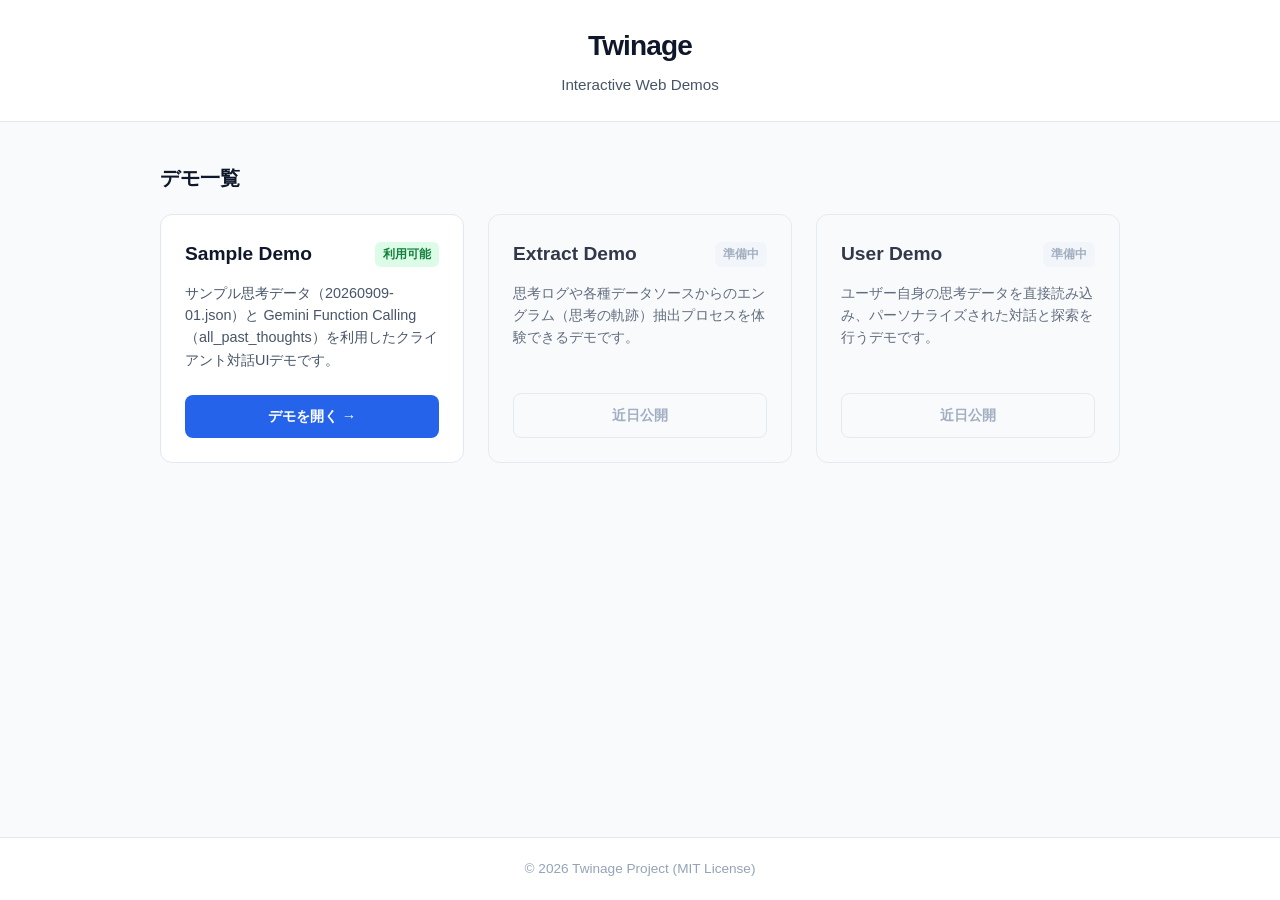
==== docs/index.html @ 402ea1a2 "Initial commit" ====
<!DOCTYPE html>
<html lang="ja">
<head>
  <meta charset="UTF-8">
  <meta name="viewport" content="width=device-width, initial-scale=1.0">
  <title>Twinage - Interactive Demos</title>
  <style>
    :root {
      --bg-primary: #ffffff;
      --bg-secondary: #f8fafc;
      --border-color: #e2e8f0;
      --text-primary: #0f172a;
      --text-secondary: #475569;
      --text-muted: #94a3b8;
      --accent-color: #2563eb;
      --accent-hover: #1d4ed8;
      --card-bg: #ffffff;
      --radius: 12px;
    }

    * {
      box-sizing: border-box;
      margin: 0;
      padding: 0;
    }

    body {
      font-family: -apple-system, BlinkMacSystemFont, "Segoe UI", Roboto, "Helvetica Neue", Arial, sans-serif;
      background-color: var(--bg-secondary);
      color: var(--text-primary);
      line-height: 1.6;
      min-height: 100vh;
      display: flex;
      flex-direction: column;
    }

    /* Header */
    header {
      background-color: var(--bg-primary);
      border-bottom: 1px solid var(--border-color);
      padding: 24px 20px;
      text-align: center;
    }

    .brand-title {
      font-size: 1.75rem;
      font-weight: 800;
      letter-spacing: -0.03em;
      color: var(--text-primary);
    }

    .brand-subtitle {
      font-size: 0.95rem;
      color: var(--text-secondary);
      margin-top: 4px;
    }

    /* Main Container */
    main {
      flex: 1;
      max-width: 1000px;
      width: 100%;
      margin: 40px auto;
      padding: 0 20px;
    }

    .section-title {
      font-size: 1.25rem;
      font-weight: 700;
      margin-bottom: 20px;
      color: var(--text-primary);
    }

    /* Grid Layout */
    .demo-grid {
      display: grid;
      grid-template-columns: repeat(auto-fit, minmax(280px, 1fr));
      gap: 24px;
    }

    /* Demo Card */
    .demo-card {
      background-color: var(--card-bg);
      border: 1px solid var(--border-color);
      border-radius: var(--radius);
      padding: 24px;
      display: flex;
      flex-direction: column;
      justify-content: space-between;
      transition: transform 0.2s ease, box-shadow 0.2s ease, border-color 0.2s ease;
      position: relative;
    }

    .demo-card.active:hover {
      transform: translateY(-3px);
      box-shadow: 0 10px 20px rgba(0, 0, 0, 0.06);
      border-color: #cbd5e1;
    }

    .demo-card.disabled {
      background-color: #fafbfc;
      opacity: 0.85;
    }

    .card-header {
      display: flex;
      align-items: center;
      justify-content: space-between;
      margin-bottom: 12px;
    }

    .card-title {
      font-size: 1.2rem;
      font-weight: 700;
      color: var(--text-primary);
    }

    .badge {
      font-size: 0.75rem;
      font-weight: 600;
      padding: 3px 8px;
      border-radius: 6px;
    }

    .badge.available {
      background-color: #dcfce7;
      color: #15803d;
    }

    .badge.coming-soon {
      background-color: #f1f5f9;
      color: var(--text-muted);
    }

    .card-description {
      font-size: 0.9rem;
      color: var(--text-secondary);
      margin-bottom: 24px;
      line-height: 1.55;
    }

    /* Action Buttons */
    .card-action {
      margin-top: auto;
    }

    .btn {
      display: inline-flex;
      align-items: center;
      justify-content: center;
      width: 100%;
      padding: 10px 16px;
      font-size: 0.9rem;
      font-weight: 600;
      border-radius: 8px;
      text-decoration: none;
      transition: background-color 0.2s, color 0.2s;
    }

    .btn-primary {
      background-color: var(--accent-color);
      color: #ffffff;
    }

    .btn-primary:hover {
      background-color: var(--accent-hover);
    }

    .btn-disabled {
      background-color: var(--bg-secondary);
      color: var(--text-muted);
      border: 1px solid var(--border-color);
      cursor: not-allowed;
    }

    /* Footer */
    footer {
      border-top: 1px solid var(--border-color);
      padding: 20px;
      text-align: center;
      font-size: 0.85rem;
      color: var(--text-muted);
      background-color: var(--bg-primary);
    }
  </style>
</head>
<body>
  <header>
    <h1 class="brand-title">Twinage</h1>
    <p class="brand-subtitle">Interactive Web Demos</p>
  </header>

  <main>
    <h2 class="section-title">デモ一覧</h2>

    <div class="demo-grid">
      <!-- 1. Sample Demo -->
      <div class="demo-card active">
        <div>
          <div class="card-header">
            <h3 class="card-title">Sample Demo</h3>
            <span class="badge available">利用可能</span>
          </div>
          <p class="card-description">
            サンプル思考データ（20260909-01.json）と Gemini Function Calling（all_past_thoughts）を利用したクライアント対話UIデモです。
          </p>
        </div>
        <div class="card-action">
          <a href="./sample-demo/" class="btn btn-primary">デモを開く &rarr;</a>
        </div>
      </div>

      <!-- 2. Extract Demo -->
      <div class="demo-card disabled">
        <div>
          <div class="card-header">
            <h3 class="card-title">Extract Demo</h3>
            <span class="badge coming-soon">準備中</span>
          </div>
          <p class="card-description">
            思考ログや各種データソースからのエングラム（思考の軌跡）抽出プロセスを体験できるデモです。
          </p>
        </div>
        <div class="card-action">
          <span class="btn btn-disabled">近日公開</span>
        </div>
      </div>

      <!-- 3. User Demo -->
      <div class="demo-card disabled">
        <div>
          <div class="card-header">
            <h3 class="card-title">User Demo</h3>
            <span class="badge coming-soon">準備中</span>
          </div>
          <p class="card-description">
            ユーザー自身の思考データを直接読み込み、パーソナライズされた対話と探索を行うデモです。
          </p>
        </div>
        <div class="card-action">
          <span class="btn btn-disabled">近日公開</span>
        </div>
      </div>
    </div>
  </main>

  <footer>
    <p>&copy; 2026 Twinage Project (MIT License)</p>
  </footer>
</body>
</html>
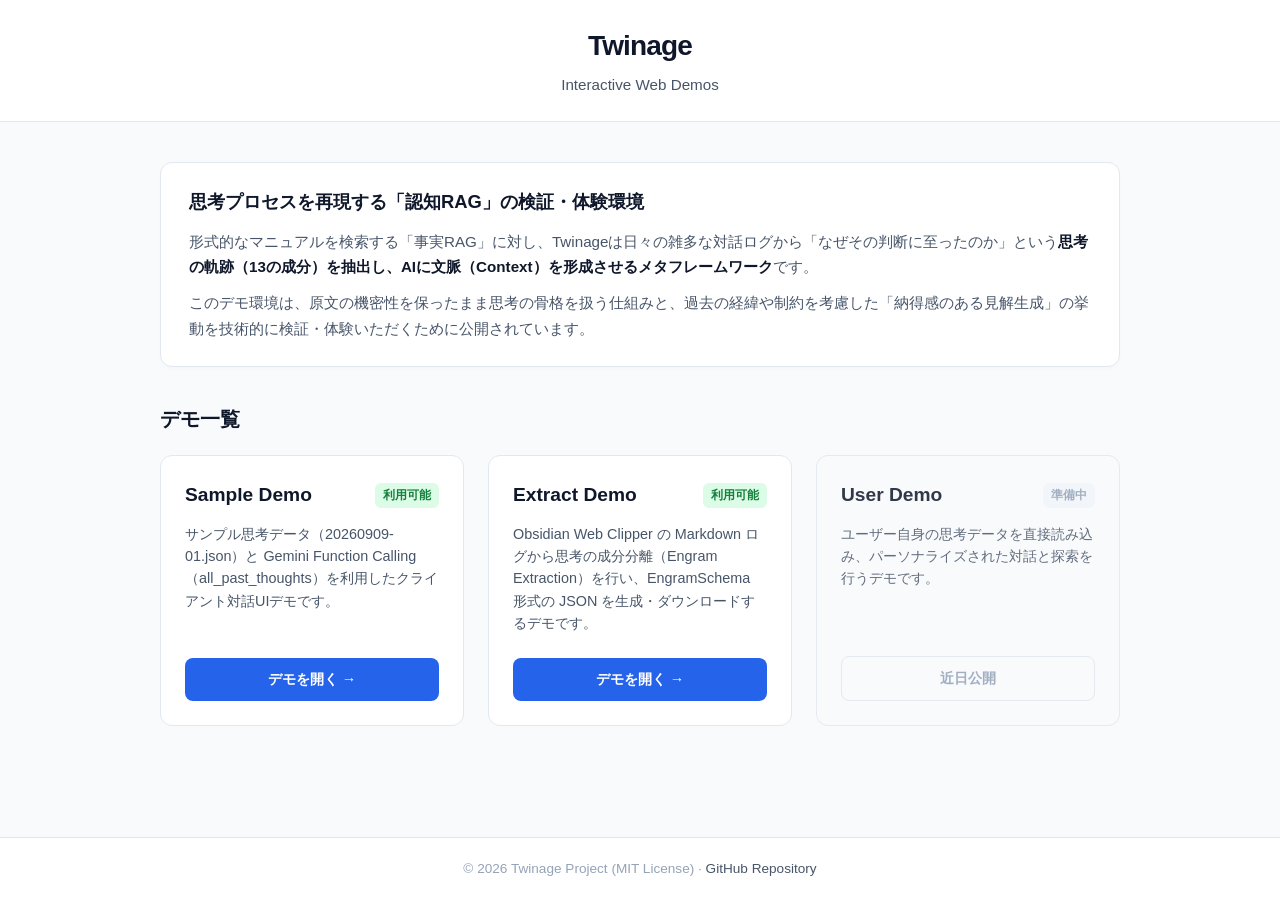
==== commit 54f747c5: "成分分離のWebUI版デモを追加" ====
--- a/docs/index.html
+++ b/docs/index.html
@@ -64,6 +64,42 @@
       padding: 0 20px;
     }
 
+    /* About Section */
+    .about-card {
+      background-color: var(--card-bg);
+      border: 1px solid var(--border-color);
+      border-radius: var(--radius);
+      padding: 24px 28px;
+      margin-bottom: 36px;
+      box-shadow: 0 2px 4px rgba(0, 0, 0, 0.02);
+    }
+
+    .about-title {
+      font-size: 1.15rem;
+      font-weight: 700;
+      color: var(--text-primary);
+      margin-bottom: 12px;
+      display: flex;
+      align-items: center;
+      gap: 8px;
+    }
+
+    .about-description {
+      font-size: 0.95rem;
+      color: var(--text-secondary);
+      line-height: 1.7;
+      margin-bottom: 10px;
+    }
+
+    .about-description:last-child {
+      margin-bottom: 0;
+    }
+
+    .about-description strong {
+      color: var(--text-primary);
+      font-weight: 600;
+    }
+
     .section-title {
       font-size: 1.25rem;
       font-weight: 700;
@@ -182,6 +218,17 @@
       color: var(--text-muted);
       background-color: var(--bg-primary);
     }
+
+    footer a {
+      color: var(--text-secondary);
+      text-decoration: none;
+      transition: color 0.2s;
+    }
+
+    footer a:hover {
+      color: var(--accent-color);
+      text-decoration: underline;
+    }
   </style>
 </head>
 <body>
@@ -191,6 +238,16 @@
   </header>
 
   <main>
+    <section class="about-card">
+      <h2 class="about-title">思考プロセスを再現する「認知RAG」の検証・体験環境</h2>
+      <p class="about-description">
+        形式的なマニュアルを検索する「事実RAG」に対し、Twinageは日々の雑多な対話ログから「なぜその判断に至ったのか」という<strong>思考の軌跡（13の成分）を抽出し、AIに文脈（Context）を形成させるメタフレームワーク</strong>です。
+      </p>
+      <p class="about-description">
+        このデモ環境は、原文の機密性を保ったまま思考の骨格を扱う仕組みと、過去の経緯や制約を考慮した「納得感のある見解生成」の挙動を技術的に検証・体験いただくために公開されています。
+      </p>
+    </section>
+
     <h2 class="section-title">デモ一覧</h2>
 
     <div class="demo-grid">
@@ -211,18 +268,18 @@
       </div>
 
       <!-- 2. Extract Demo -->
-      <div class="demo-card disabled">
+      <div class="demo-card active">
         <div>
           <div class="card-header">
             <h3 class="card-title">Extract Demo</h3>
-            <span class="badge coming-soon">準備中</span>
+            <span class="badge available">利用可能</span>
           </div>
           <p class="card-description">
-            思考ログや各種データソースからのエングラム（思考の軌跡）抽出プロセスを体験できるデモです。
+            Obsidian Web Clipper の Markdown ログから思考の成分分離（Engram Extraction）を行い、EngramSchema 形式の JSON を生成・ダウンロードするデモです。
           </p>
         </div>
         <div class="card-action">
-          <span class="btn btn-disabled">近日公開</span>
+          <a href="./extract-demo/" class="btn btn-primary">デモを開く &rarr;</a>
         </div>
       </div>
 
@@ -245,7 +302,10 @@
   </main>
 
   <footer>
-    <p>&copy; 2026 Twinage Project (MIT License)</p>
+    <p>
+      &copy; 2026 Twinage Project (MIT License) &middot; 
+      <a href="https://github.com/gumi278/twinage" target="_blank" rel="noopener noreferrer">GitHub Repository</a>
+    </p>
   </footer>
 </body>
 </html>
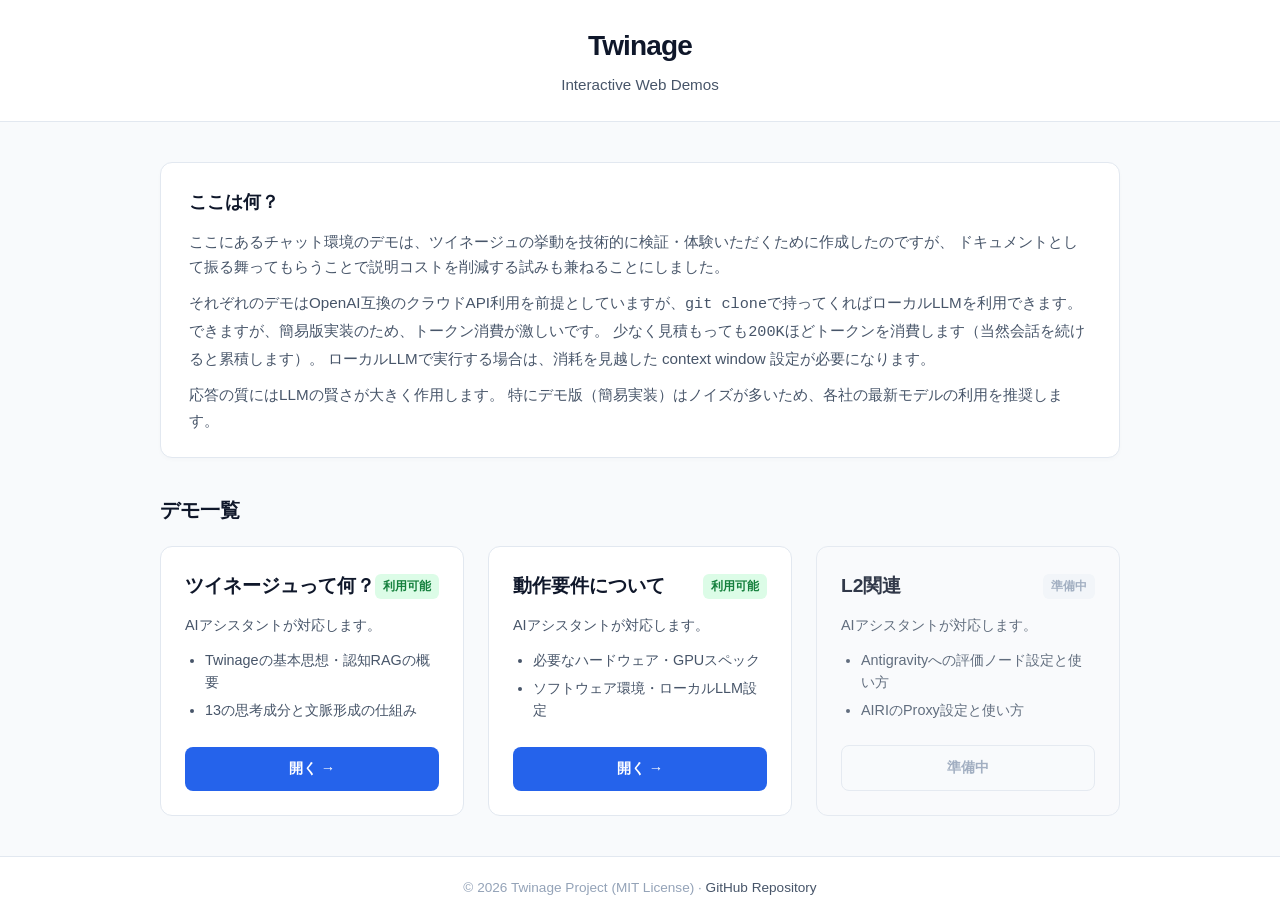
==== commit 9d59ec94: "docsをドキュメントを兼ねたデモに変更 配置換えやテキストの再考など。 もうちょっとあるが、試したいことがあるのでここで一旦確定する意味でコミットする。" ====
--- a/docs/index.html
+++ b/docs/index.html
@@ -171,8 +171,25 @@
     .card-description {
       font-size: 0.9rem;
       color: var(--text-secondary);
+      margin-bottom: 12px;
+      line-height: 1.55;
+    }
+
+    .card-features {
+      list-style-type: disc;
+      padding-left: 20px;
       margin-bottom: 24px;
+      font-size: 0.9rem;
+      color: var(--text-secondary);
       line-height: 1.55;
+    }
+
+    .card-features li {
+      margin-bottom: 6px;
+    }
+
+    .card-features li:last-child {
+      margin-bottom: 0;
     }
 
     /* Action Buttons */
@@ -239,65 +256,83 @@
 
   <main>
     <section class="about-card">
-      <h2 class="about-title">思考プロセスを再現する「認知RAG」の検証・体験環境</h2>
+      <h2 class="about-title">ここは何？</h2>
       <p class="about-description">
-        形式的なマニュアルを検索する「事実RAG」に対し、Twinageは日々の雑多な対話ログから「なぜその判断に至ったのか」という<strong>思考の軌跡（13の成分）を抽出し、AIに文脈（Context）を形成させるメタフレームワーク</strong>です。
+        ここにあるチャット環境のデモは、ツイネージュの挙動を技術的に検証・体験いただくために作成したのですが、
+        ドキュメントとして振る舞ってもらうことで説明コストを削減する試みも兼ねることにしました。
       </p>
       <p class="about-description">
-        このデモ環境は、原文の機密性を保ったまま思考の骨格を扱う仕組みと、過去の経緯や制約を考慮した「納得感のある見解生成」の挙動を技術的に検証・体験いただくために公開されています。
+        それぞれのデモはOpenAI互換のクラウドAPI利用を前提としていますが、<code>git clone</code>で持ってくればローカルLLMを利用できます。
+        できますが、簡易版実装のため、トークン消費が激しいです。
+        少なく見積もっても<code>200K</code>ほどトークンを消費します（当然会話を続けると累積します）。
+        ローカルLLMで実行する場合は、消耗を見越した context window 設定が必要になります。
+      </p>
+      <p class="about-description">
+        応答の質にはLLMの賢さが大きく作用します。
+        特にデモ版（簡易実装）はノイズが多いため、各社の最新モデルの利用を推奨します。
       </p>
     </section>
 
     <h2 class="section-title">デモ一覧</h2>
 
     <div class="demo-grid">
-      <!-- 1. Sample Demo -->
       <div class="demo-card active">
         <div>
           <div class="card-header">
-            <h3 class="card-title">Sample Demo</h3>
+            <h3 class="card-title">ツイネージュって何？</h3>
             <span class="badge available">利用可能</span>
           </div>
           <p class="card-description">
-            サンプル思考データ（20260909-01.json）と Gemini Function Calling（all_past_thoughts）を利用したクライアント対話UIデモです。
+            AIアシスタントが対応します。
           </p>
+          <ul class="card-features">
+            <li>Twinageの基本思想・認知RAGの概要</li>
+            <li>13の思考成分と文脈形成の仕組み</li>
+          </ul>
         </div>
         <div class="card-action">
-          <a href="./sample-demo/" class="btn btn-primary">デモを開く &rarr;</a>
+          <a href="./twinage-concept/" class="btn btn-primary">開く &rarr;</a>
         </div>
       </div>
-
-      <!-- 2. Extract Demo -->
+      
       <div class="demo-card active">
         <div>
           <div class="card-header">
-            <h3 class="card-title">Extract Demo</h3>
+            <h3 class="card-title">動作要件について</h3>
             <span class="badge available">利用可能</span>
           </div>
           <p class="card-description">
-            Obsidian Web Clipper の Markdown ログから思考の成分分離（Engram Extraction）を行い、EngramSchema 形式の JSON を生成・ダウンロードするデモです。
+            AIアシスタントが対応します。
           </p>
+          <ul class="card-features">
+            <li>必要なハードウェア・GPUスペック</li>
+            <li>ソフトウェア環境・ローカルLLM設定</li>
+          </ul>
         </div>
         <div class="card-action">
-          <a href="./extract-demo/" class="btn btn-primary">デモを開く &rarr;</a>
+          <a href="./twinage-require/" class="btn btn-primary">開く &rarr;</a>
         </div>
       </div>
 
-      <!-- 3. User Demo -->
       <div class="demo-card disabled">
         <div>
           <div class="card-header">
-            <h3 class="card-title">User Demo</h3>
+            <h3 class="card-title">L2関連</h3>
             <span class="badge coming-soon">準備中</span>
           </div>
           <p class="card-description">
-            ユーザー自身の思考データを直接読み込み、パーソナライズされた対話と探索を行うデモです。
+            AIアシスタントが対応します。
           </p>
+          <ul class="card-features">
+            <li>Antigravityへの評価ノード設定と使い方</li>
+            <li>AIRIのProxy設定と使い方</li>
+          </ul>
         </div>
         <div class="card-action">
-          <span class="btn btn-disabled">近日公開</span>
+          <a href="#" class="btn btn-disabled" onclick="return false;">準備中</a>
         </div>
       </div>
+      
     </div>
   </main>
 
